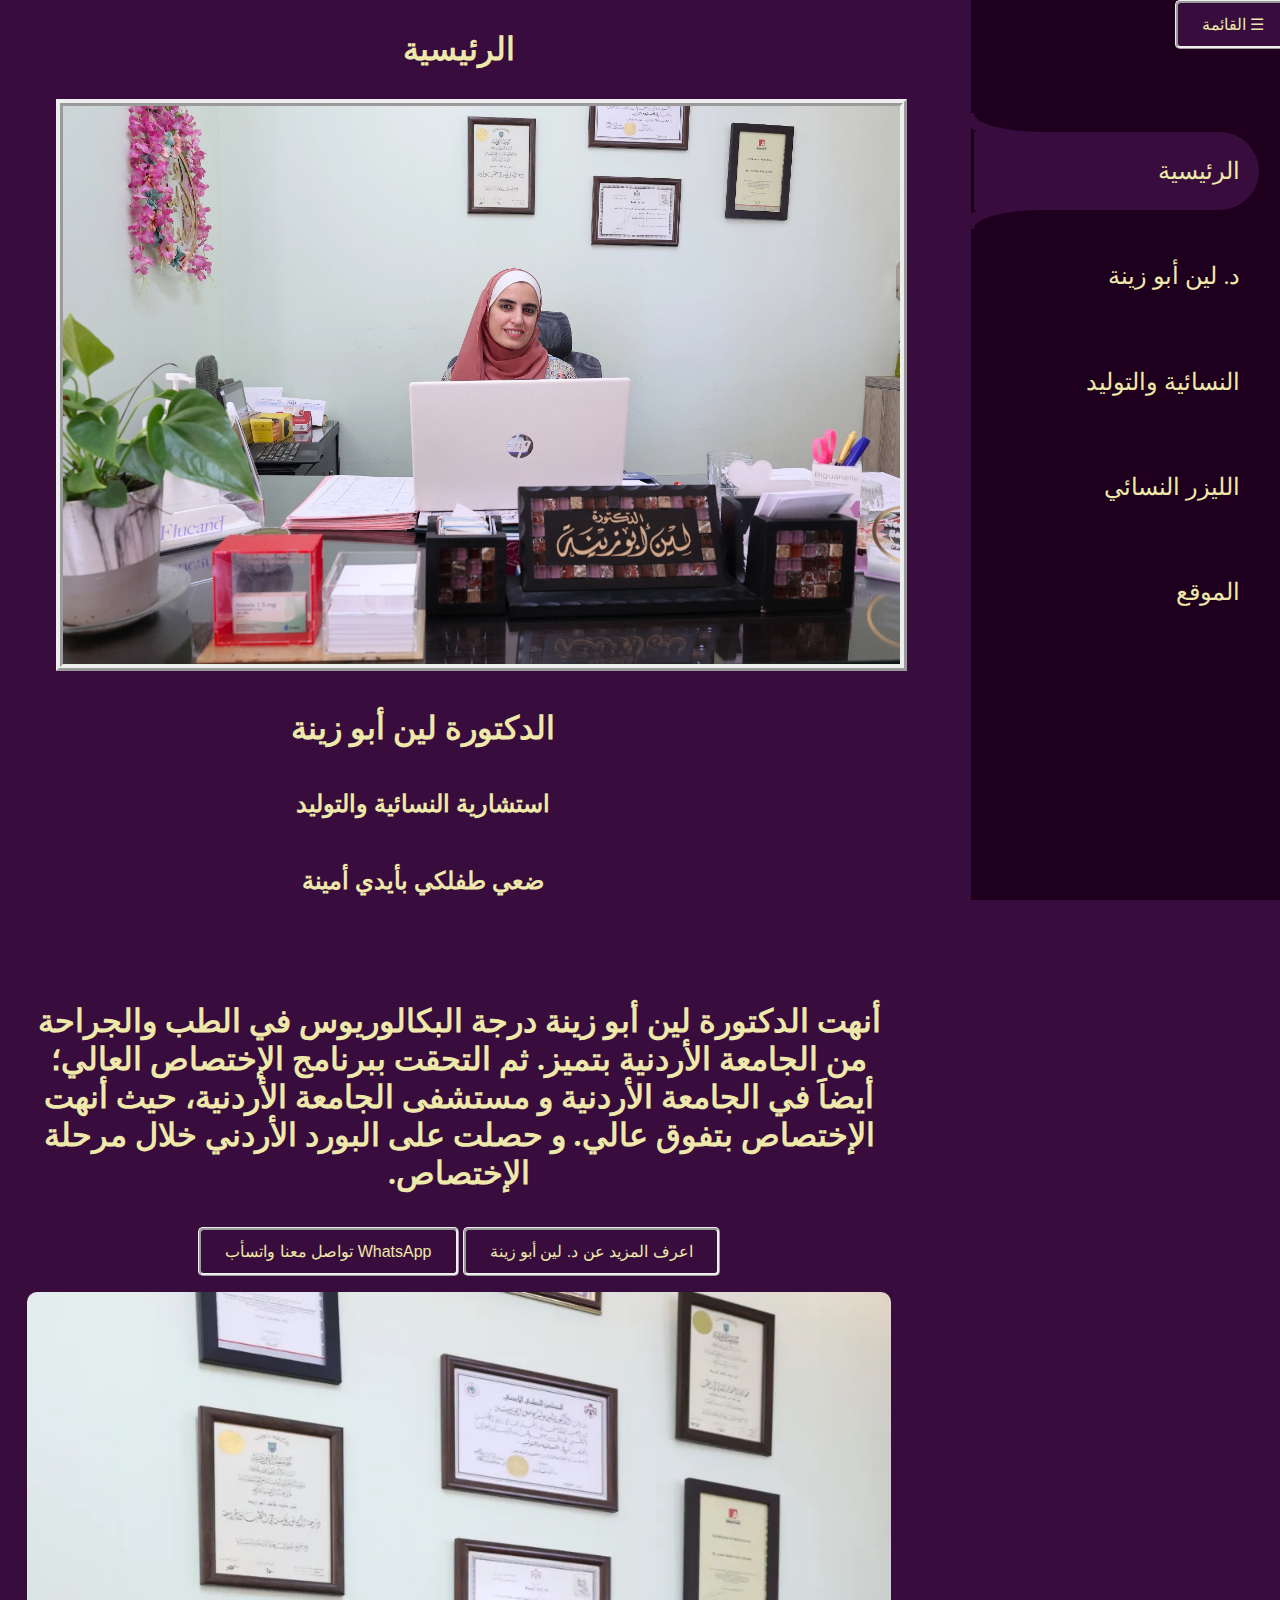
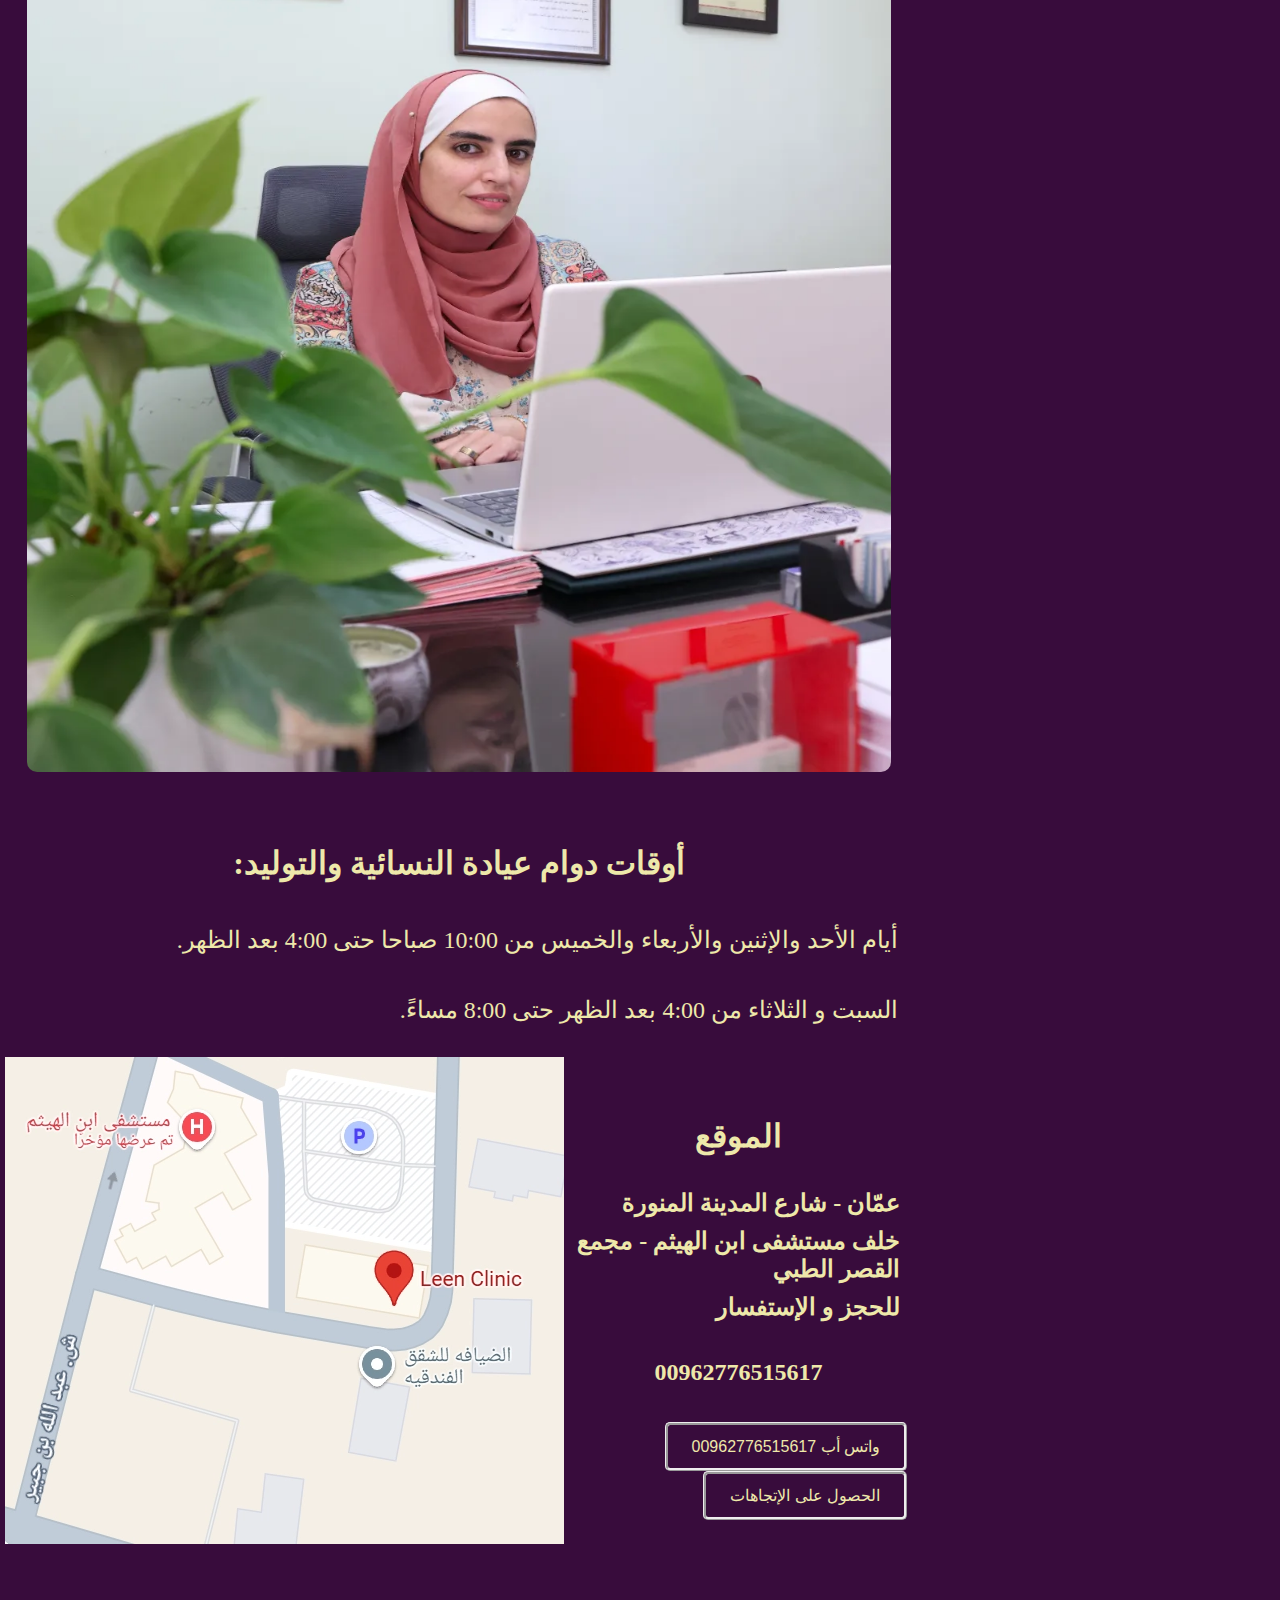
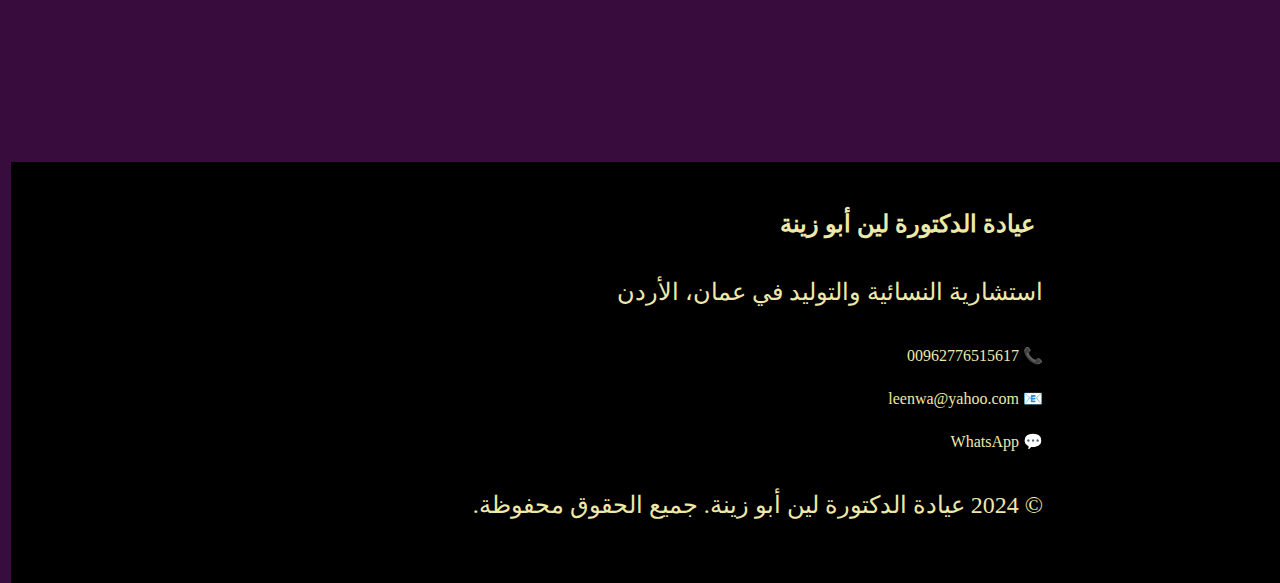
==== index.html @ 41bea3db "Add files via upload" ====
<!DOCTYPE html>
<html dir="rtl" lang="ar-Jo">
<head>
  <meta name="view-transition" content="same-origin"/>
  <meta charset="utf-8">
  <meta http-equiv="X-UA-Compatible" content="IE=edge">
  <meta name="viewport" content="width=device-width, initial-scale=1.0">
  <title> عيادة الدكتورة لين أبو زينة - الرئيسية </title>
  <link rel="icon" type="image/x-icon" href="images/Fav1.ico">

  <!-- Meta Tags for SEO -->
  <meta name="robots" content="index, follow">
  <meta name="description" content="عيادة الدكتورة لين أبو زينة - استشارية النسائية والتوليد في عمان، الأردن.">
  <meta name="keywords" content="  دكتورة لين ابو زينة, نسائية, توليد, عمان, الأردن, ليزر, الليزر العلاجي, الليزر النسائي">

  <!-- Open Graph Meta Tags -->
  <meta property="og:title" content="عيادة الدكتورة لين أبو زينة - الرئيسية" />
  <meta property="og:description" content="استشارية النسائية والتوليد في عمان، الأردن." />
  <meta property="og:image" content="" />
  <meta property="og:url" content="" />
  <meta property="og:type" content="website" />

  <!-- Structured Data Markup -->
  <script type="application/ld+json">
  {
    "@context": "http://schema.org",
    "@type": "MedicalClinic",
    "name": "عيادة الدكتورة لين ابو زينة",
    "description": "استشارية النسائية والتوليد والليزر النسائي",
    "url": "",
    "logo": "",
    "image": "",
    "address": {
      "@type": "PostalAddress",
      "streetAddress": "مجمع القصر الطبي",
      "addressLocality": "عمان",
      "addressCountry": "الأردن"
    },
    "telephone": "",
    "email": "",
    "openingHours": "Sn,Mo,We,Th 10:00-16:00", "Tu,Sa 16:00-20:00"
    "aggregateRating": {
      "@type": "AggregateRating",
      "ratingValue": "4.6",
      "reviewCount": "69"
    }
  }
  </script>
  
  <link rel="stylesheet" href="style.css">
</head>

<body>
  <nav>
    <button class="nav-toggle">☰ القائمة</button>
    <ul class="nav-list">
      <li class="active">
        <a href="index.html" aria-current="page">  
          الرئيسية  
        </a>
      </li>
      <li>
        <a href="about.html">      
          د. لين أبو زينة   
        </a>
      </li>
      <li>
        <a href="ObGynplog.html">   
          النسائية والتوليد   
        </a>
      </li>
      <li>
        <a href="Laser.html">   
          الليزر النسائي  
        </a>
      </li>
      <li>
        <a href="location.html">   الموقع   </a>
      </li>

    </ul>
  </nav>
</body>

<main>
<h1>
  الرئيسية
</h1>

<img class="hero-image" src="images/B1.webp" alt="Dr. Leen Abu Zeineh Obstetric and Gynecology Clinic"> 
  
<div class="hero">
  <h2>
    الدكتورة لين أبو زينة
  </h2>
  <h3>
    استشارية النسائية والتوليد
  </h3>
  <h4>
    ضعي طفلكي بأيدي أمينة
  </h4>
</div>

  <section class="main1">
<div>
<h2>
أنهت الدكتورة لين أبو زينة درجة البكالوريوس في الطب والجراحة من الجامعة الأردنية بتميز.
  ثم التحقت ببرنامج الإختصاص العالي؛ أيضاََ في الجامعة الأردنية و مستشفى الجامعة الأردنية، حيث أنهت الإختصاص بتفوق عالي. و حصلت على البورد الأردني خلال مرحلة الإختصاص.
</h2>
<button onclick="location.href='about.html'" class="about-button">
  اعرف المزيد عن د. لين أبو زينة
</button>
<button onclick="window.open('https://wa.me/962776515617','_blank')"  class="whatsapp-button">
  WhatsApp تواصل معنا واتسأب
</button>
</div>

<div>
<img src="images/A1.webp" alt="  الدكتورة لين أبو زينة - استشارية النسائية و التوليد المتفوقة  ">
  </section>
</div>

<div>
<h2>
  أوقات دوام عيادة النسائية والتوليد:
</h2>
<p>
  أيام الأحد والإثنين والأربعاء والخميس من 10:00 صباحا حتى 4:00 بعد الظهر.
</p>
<p>
  السبت و الثلاثاء من 4:00 بعد الظهر حتى 8:00 مساءً.
</p>
</div>

<section class="main2">
<div class="main2a">
<h2>  الموقع </h2>
<h3>  عمّان - شارع المدينة المنورة </h3>
<h3>   خلف مستشفى ابن الهيثم - مجمع القصر الطبي   </h3>
<h3>   للحجز و الإستفسار   </h3>
<h4>  00962776515617  </h4>
<button onclick="window.open('https://wa.me/962776515617','_blank')">
  واتس أب 00962776515617
</button>
<button onclick="window.open('https://www.google.com/maps/dir//Leen+Clinic,+Al+Juhair+street,+%D8%B9%D9%85%D9%91%D8%A7%D9%86%E2%80%AD/@31.9966592,35.8744695,18z/data=!4m8!4m7!1m0!1m5!1m1!1s0x151ca18df37f04c7:0xb01e06c40f8197ca!2m2!1d35.8738672!2d31.9966371?hl=ar&entry=ttu&g_ep=EgoyMDI0MTExMy4xIKXMDSoASAFQAw%3D%3D','_blank')">
  الحصول على الإتجاهات
</button>
</div>
<div class="main2b">
 <a href="https://www.google.com/maps/place/Leen+Clinic/@31.9966592,35.8744695,18z/data=!4m6!3m5!1s0x151ca18df37f04c7:0xb01e06c40f8197ca!8m2!3d31.9966371!4d35.8738672!16s%2Fg%2F11q4g38w8c?hl=ar&entry=ttu&g_ep=EgoyMDI0MTExMy4xIKXMDSoASAFQAw%3D%3D" target="_blank">
  <img src="images/خارطة موقع عيادة الدكتورة لين صغير.webp" alt="  Dr. Leen Clinic Map location, Consultant Gynecologist  ">
</a>
</div>
</section>

  
</main>

<footer class="site-footer">
  <div class="footer-content">
    <h3>عيادة الدكتورة لين أبو زينة</h3>
    <p>استشارية النسائية والتوليد في عمان، الأردن</p>
    <div class="footer-contact">
      <a href="tel:+962776515617">📞 00962776515617</a>
      <a href="mailto:leenwa@yahoo.com">📧 leenwa@yahoo.com</a>
      <a href="https://wa.me/962776515617" target="_blank">💬 WhatsApp</a>
    </div>
    <p>© 2024 عيادة الدكتورة لين أبو زينة. جميع الحقوق محفوظة.</p>
  </div>
</footer>

<script src="nav.js"></script>
</html>
---- style.css ----
:root {
  --body-bg: rgb(56, 12, 60);
  --nav-bg: rgb(30, 0, 30);
}

* {
  box-sizing: border-box;
}

body{ 
  min-height: 100vh;
  margin: 0;
  background: var(--body-bg);
  color: palegoldenrod;
  display: grid;
  grid-template-columns: 25% 1fr;
  gap: 5%;
}


nav{
  position: sticky;
  top: 0;
  max-height: 100svh;
  background-color:var(--nav-bg);
}

.nav-list {
  margin: 0;
  padding: 0;
  list-style: none;

  display: grid;
  gap: 5%;
  padding-block: 25%;
}

.nav-list li {
  padding: 7% 5%;
  margin-inline-start: 10%;
  border-radius: 0 100vw 100vw 0;
}

.nav-list li.active {
  view-transition-name: activeNavTab;
  background-color: var(--body-bg);
  position: relative;
}

::view-transition-group(activeNavTab){
  animation-duration: 0.5s;
}

.nav-list li.active::before, .nav-list li.active::after {
  --border-radius: 25%;
content: '';
position: absolute;
width: var(--border-radius);
height: var(--border-radius);
left: 0;
background-color: var(--nav-bg);

}

.nav-list li.active::after {
top: calc(var(--border-radius) * -1);
border-radius: 0 0 0 100%;
box-shadow: -5px 5px 0 5px var(--body-bg);

}

.nav-list li.active::before {
  bottom: calc(var(--border-radius) * -1);
  border-radius: 100% 0 0 0 ;
  box-shadow: -5px -5px 0 5px var(--body-bg);
  }

.nav-list a {
  color: palegoldenrod;
  display: block;
  text-decoration: none;
}


h1, h2 {
  text-align: center;
  padding: 1%;
  font-size:xx-large;
}

h3, h4 {
  text-align: center;
  padding: 1%;
  font-size: x-large;
}

p, a, li, ul, ol {
  text-align: start;
  padding: 1%;
  font-size: x-large;
}



h1::selection, h2::selection, h3::selection, h4::selection, p::selection, a::selection, li::selection {
  color: rgb(50, 17, 50);
  background-color: palegoldenrod;
}

main {
  flex: 1; /* Allow the main content to expand and push the footer to the bottom */
}

.hero {
  padding-right:8%;
  height: fit-content;
}

.hero h3{
  text-align: center;
}

.hero-image {
  width: 95%;
  border-style:ridge;
  border-width: 7px;
}

.main1{
  display: flex;
  flex-direction: column;
  align-items: center; /* Horizontally center content */
  text-align: center; /* Align text in the center */
  gap: 1rem; /* Add space between elements */
  padding: 2rem 1rem; /* Add padding for spacing */
}


/* Ensure Images and Content Adjust Well */
.main1 img {
  max-width: 100%;
  height: auto;
  border-radius: 10px;
}

button {
  display: inline-block;
  background-color: var(--body-bg); /* Use your site's variable for nav background */
  color: palegoldenrod;
  font-size: 1rem;
  padding: 0.75rem 1.5rem;
  border: none;
  border-radius: 5px;
  cursor: pointer;
  text-align: center;
  text-decoration: none;
  transition: background-color 0.3s ease, color 0.3s ease;
  border-style: ridge;
}

button:hover {
  background-color: palegoldenrod; /* Swap colors on hover */
  color: var(--nav-bg);
}

button:active {
  transform: scale(0.95); /* Slight press effect */
}

.main2 {
  display: flex;
  justify-content: space-between;
  align-items: center;
}

.references a {
  font-size: xx-small;
  color: palegoldenrod;
}

.references li {
  font-size: xx-small;
  margin: 0;
  padding: 0;
}

/* Footer Styling */
.site-footer {
  grid-column: 1 / -1; /* Ensure the footer spans the entire width of the grid */
  background-color: black; /* Footer background color */
  color: palegoldenrod; /* Footer text color */
  text-align: center;
  padding: 2rem 1rem; /* Space around footer content */
  margin-top: 2rem; /* Add space between the footer and content above */
  width: 100%; /* Full width */
  box-sizing: border-box; /* Include padding and border in width calculation */
  position: relative; /* Ensure it stays in the normal document flow */
}

/* Footer Content Styling */
.footer-content {
  max-width: 800px; /* Limit width for better readability on larger screens */
  margin: 0 auto; /* Center the footer content */
}

/* Footer Contact Links */
.footer-contact {
  display: flex;
  flex-direction: column; /* Stack links vertically */
  gap: 0.5rem; /* Add space between links */
  margin: 1rem 0;
}

.footer-contact a {
  color: palegoldenrod;
  text-decoration: none;
  font-size: 1rem;
  transition: color 0.3s ease;
}

.footer-contact a:hover {
  color: #fff; /* Change color on hover */
}

/* ِAbout Page */

.drleen h2 {
width: 90%;
margin-right: 5%;
border-style: ridge;
}

.background-image {
  background-image: url(images/Dr.Leen.Clinic\ Original.webp);
  background-repeat: no-repeat;
  background-position: center;
  background-attachment: fixed;
  background-size: cover;
  min-height: 450px;
  }

  .background-image h1 {
    color: var(--body-bg);
  }

  /* ِObGynPlog Page */
  .ObGyn {
    margin: 1%;
    padding: 1%;
    text-align: start;
  }

  .ObGyn ol, li, h3 {
    font-size: x-large;
    text-align: start;
    padding: 1%;
    margin: 1%;
  }
  
  .big-map {
    width: 95%;
  }
  .big-map img {
    width: 95%;
  }



/* Dropdown Menu for Small Screens */
@media (max-width: 768px) {
  body {
    display: block; /* Stack layout on small screens */
    margin: 0;
  }

  nav {
    width: 100%; /* Full width for toggle button */
    max-height: none; /* Adjust height to fit content */
  }

  .nav-toggle {
    display: block; /* Show the toggle button */
    background-color: var(--nav-bg);
    color: palegoldenrod;
    padding: 1rem;
    text-align: center;
    cursor: pointer;
    border: none;
    font-size: 1.2rem;
    width: 100%;
  }

  .nav-list {
    display: none; /* Hide the nav list by default */
    position: absolute;
    top: 100%; /* Below the toggle button */
    left: 0;
    width: 100%; /* Full width */
    background-color: var(--nav-bg);
    list-style: none;
    margin: 0;
    padding: 0;
    z-index: 1000;
  }

  .nav-list.show {
    display: flex; /* Show nav as a dropdown */
    flex-direction: column;
    align-items: center;
    padding: 1rem 0;
  }

  .nav-list li {
    width: 100%; /* Full width for dropdown items */
    text-align: center;
    padding: 1rem;
    border-radius: 0; /* No rounded corners */
  }

  .nav-list a {
    color: palegoldenrod;
    text-decoration: none;
    width: 100%;
    display: block;
  }


  .hero-image {
    width: 100%;
  }

  h1, h2 {
    font-size: larger;
  }
  
  h3, h4 {
    font-size: large;
  }

  p, li {
    font-size: medium;
  }

   .main1 {
    padding: 1rem;
  }
  button {
    font-size: 0.9rem;
    padding: 0.5rem 1rem;
  }

  .main2 {
    flex-direction: column;
    align-items: center;
  }

  .footer-contact {
    flex-direction: row; /* Arrange links horizontally on larger screens */
    justify-content: center; /* Center links horizontally */
    gap: 2rem; /* Add more space between links */
  }
}
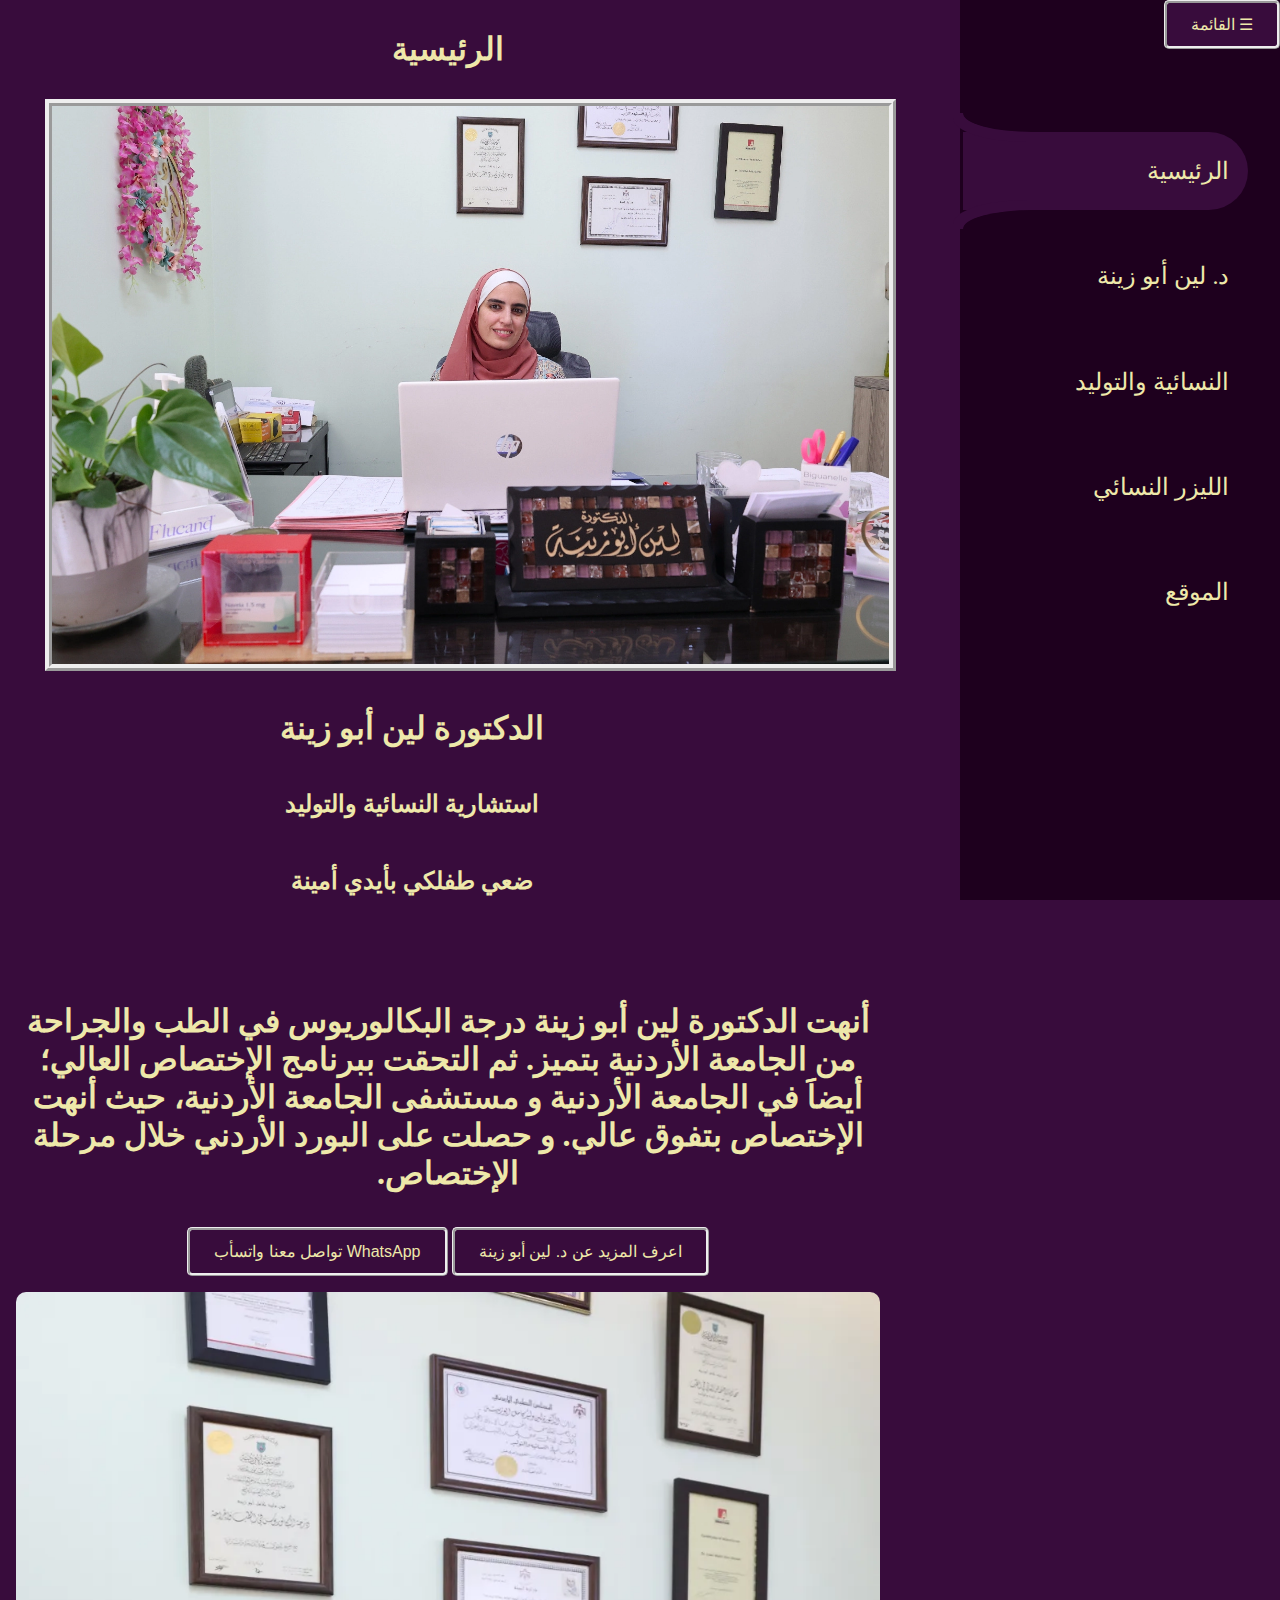
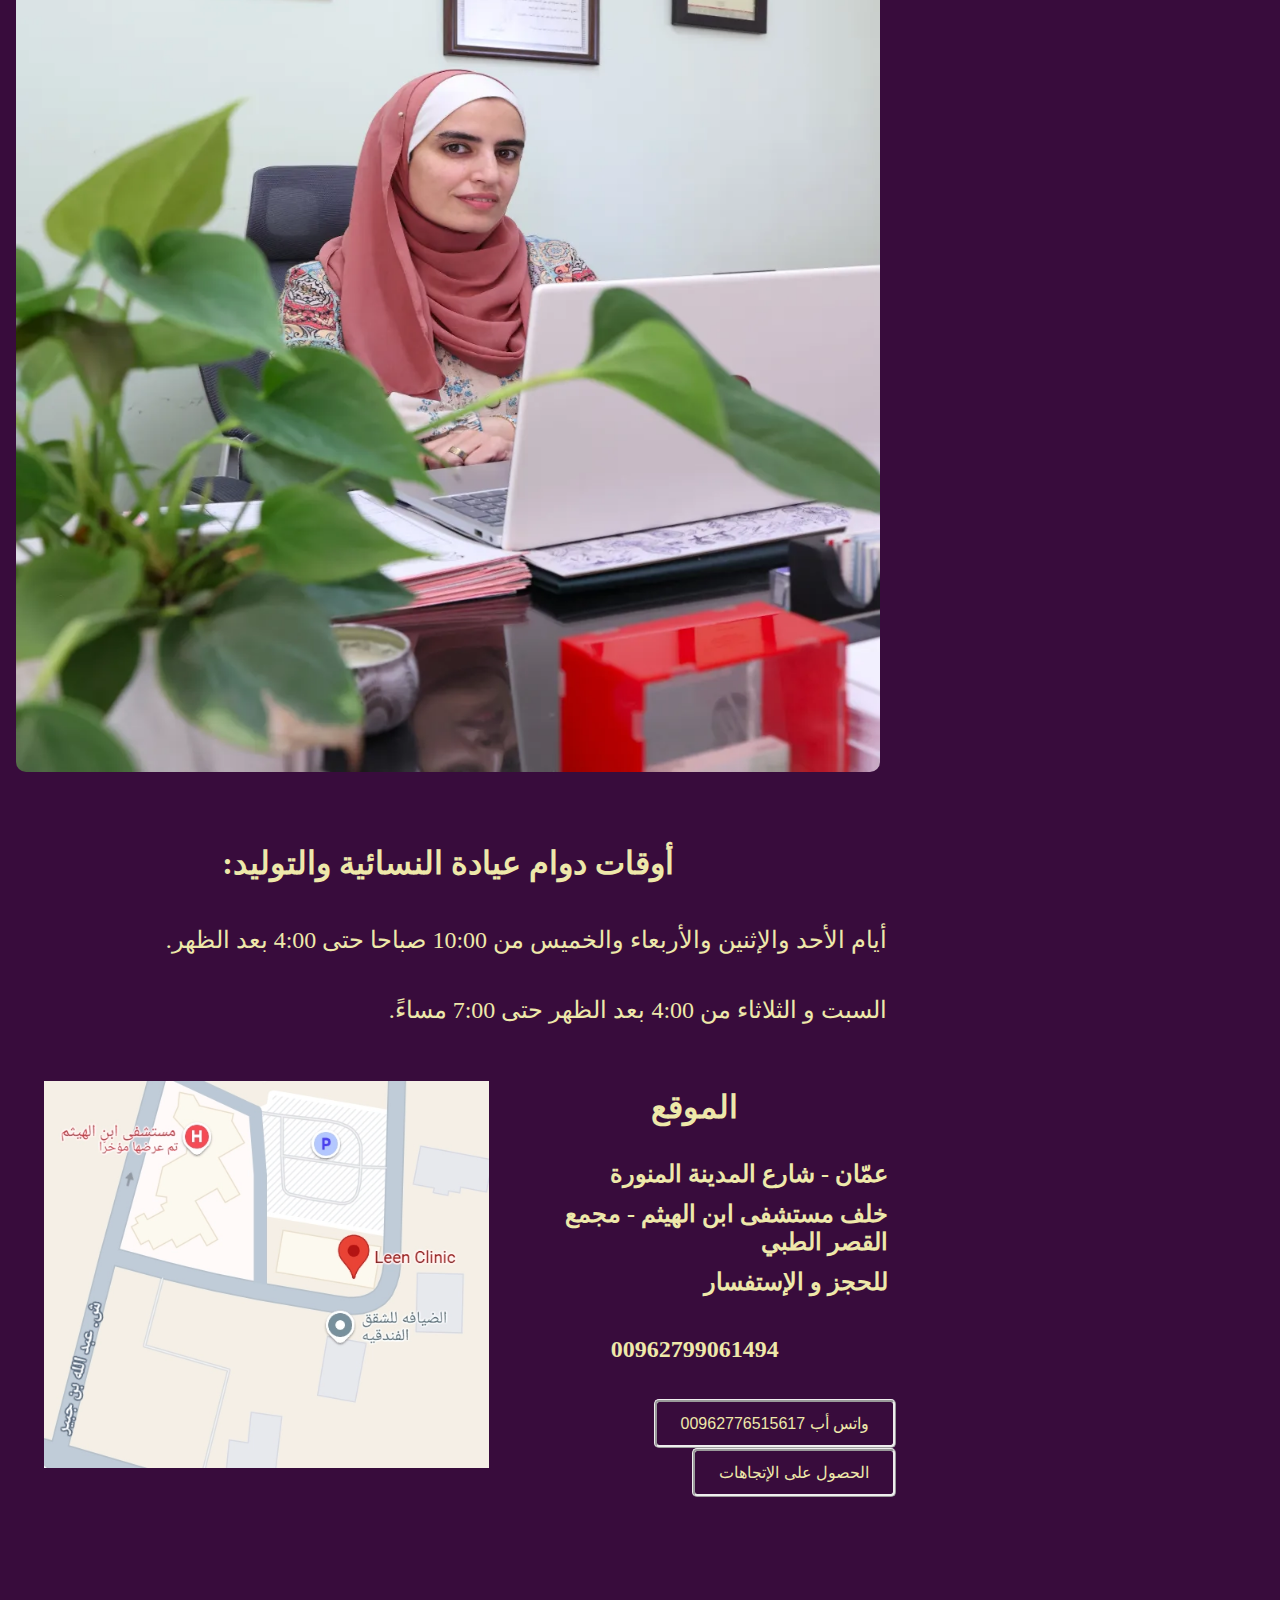
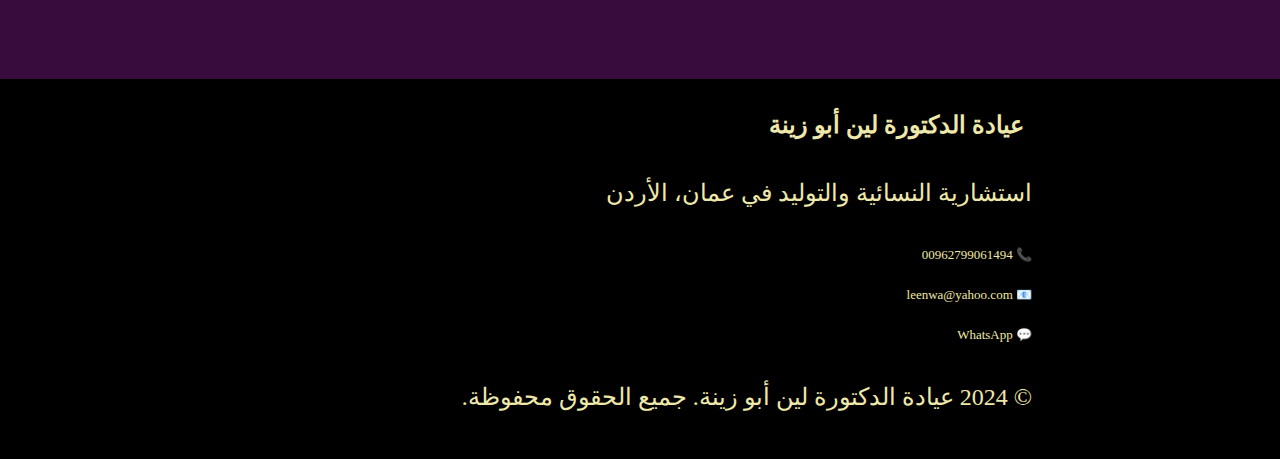
==== commit 779bae14: "phone number" ====
--- a/index.html
+++ b/index.html
@@ -24,10 +24,10 @@
   <script type="application/ld+json">
   {
     "@context": "http://schema.org",
-    "@type": "MedicalClinic",
+    "@type": "ObstetricandGynecologyClinic",
     "name": "عيادة الدكتورة لين ابو زينة",
     "description": "استشارية النسائية والتوليد والليزر النسائي",
-    "url": "",
+    "url": "https://drleenclinic.com/",
     "logo": "",
     "image": "",
     "address": {
@@ -36,13 +36,13 @@
       "addressLocality": "عمان",
       "addressCountry": "الأردن"
     },
-    "telephone": "",
-    "email": "",
-    "openingHours": "Sn,Mo,We,Th 10:00-16:00", "Tu,Sa 16:00-20:00"
+    "telephone": "00962799061494",
+    "email": "leenwa@yahoo.com",
+    "openingHours": "Sn,Mo,We,Th 10:00-16:00", "Tu,Sa 16:00-19:00"
     "aggregateRating": {
       "@type": "AggregateRating",
       "ratingValue": "4.6",
-      "reviewCount": "69"
+      "reviewCount": "70"
     }
   }
   </script>
@@ -128,7 +128,7 @@
   أيام الأحد والإثنين والأربعاء والخميس من 10:00 صباحا حتى 4:00 بعد الظهر.
 </p>
 <p>
-  السبت و الثلاثاء من 4:00 بعد الظهر حتى 8:00 مساءً.
+  السبت و الثلاثاء من 4:00 بعد الظهر حتى 7:00 مساءً.
 </p>
 </div>
 
@@ -138,7 +138,7 @@
 <h3>  عمّان - شارع المدينة المنورة </h3>
 <h3>   خلف مستشفى ابن الهيثم - مجمع القصر الطبي   </h3>
 <h3>   للحجز و الإستفسار   </h3>
-<h4>  00962776515617  </h4>
+<h4>  00962799061494  </h4>
 <button onclick="window.open('https://wa.me/962776515617','_blank')">
   واتس أب 00962776515617
 </button>
@@ -161,9 +161,9 @@
     <h3>عيادة الدكتورة لين أبو زينة</h3>
     <p>استشارية النسائية والتوليد في عمان، الأردن</p>
     <div class="footer-contact">
-      <a href="tel:+962776515617">📞 00962776515617</a>
+      <a href="tel:+962799061494">📞 00962799061494</a>
       <a href="mailto:leenwa@yahoo.com">📧 leenwa@yahoo.com</a>
-      <a href="https://wa.me/962776515617" target="_blank">💬 WhatsApp</a>
+      <a href="https://wa.me/962799061494" target="_blank">💬 WhatsApp</a>
     </div>
     <p>© 2024 عيادة الدكتورة لين أبو زينة. جميع الحقوق محفوظة.</p>
   </div>
--- a/style.css
+++ b/style.css
@@ -135,7 +135,6 @@
   padding: 2rem 1rem; /* Add padding for spacing */
 }
 
-
 /* Ensure Images and Content Adjust Well */
 .main1 img {
   max-width: 100%;
@@ -143,6 +142,17 @@
   border-radius: 10px;
 }
 
+.main2 {
+  display: flex;
+  justify-content: space-between;
+  align-items: center;
+}
+
+
+.main2b img {
+  width: 90%;
+}
+
 button {
   display: inline-block;
   background-color: var(--body-bg); /* Use your site's variable for nav background */
@@ -167,11 +177,7 @@
   transform: scale(0.95); /* Slight press effect */
 }
 
-.main2 {
-  display: flex;
-  justify-content: space-between;
-  align-items: center;
-}
+
 
 .references a {
   font-size: xx-small;
@@ -190,8 +196,8 @@
   background-color: black; /* Footer background color */
   color: palegoldenrod; /* Footer text color */
   text-align: center;
-  padding: 2rem 1rem; /* Space around footer content */
-  margin-top: 2rem; /* Add space between the footer and content above */
+  padding: 1rem 0.5rem; /* Space around footer content */
+  margin-top: 0.5rem; /* Add space between the footer and content above */
   width: 100%; /* Full width */
   box-sizing: border-box; /* Include padding and border in width calculation */
   position: relative; /* Ensure it stays in the normal document flow */
@@ -208,13 +214,13 @@
   display: flex;
   flex-direction: column; /* Stack links vertically */
   gap: 0.5rem; /* Add space between links */
-  margin: 1rem 0;
+  margin: 0.5rem 0;
 }
 
 .footer-contact a {
   color: palegoldenrod;
   text-decoration: none;
-  font-size: 1rem;
+  font-size:small;
   transition: color 0.3s ease;
 }
 
@@ -352,16 +358,25 @@
   .main2 {
     flex-direction: column;
     align-items: center;
+    width: 90%;
+  }
+
+  .main2 img {
+   margin-right: 5%;
   }
 
   .footer-contact {
     flex-direction: row; /* Arrange links horizontally on larger screens */
     justify-content: center; /* Center links horizontally */
-    gap: 2rem; /* Add more space between links */
-  }
-}
-
-
-
-
-
+    gap: 0.5rem; /* Add more space between links */
+  }
+
+  .footer-content {
+    width: 80%;
+  }
+}
+
+
+
+
+
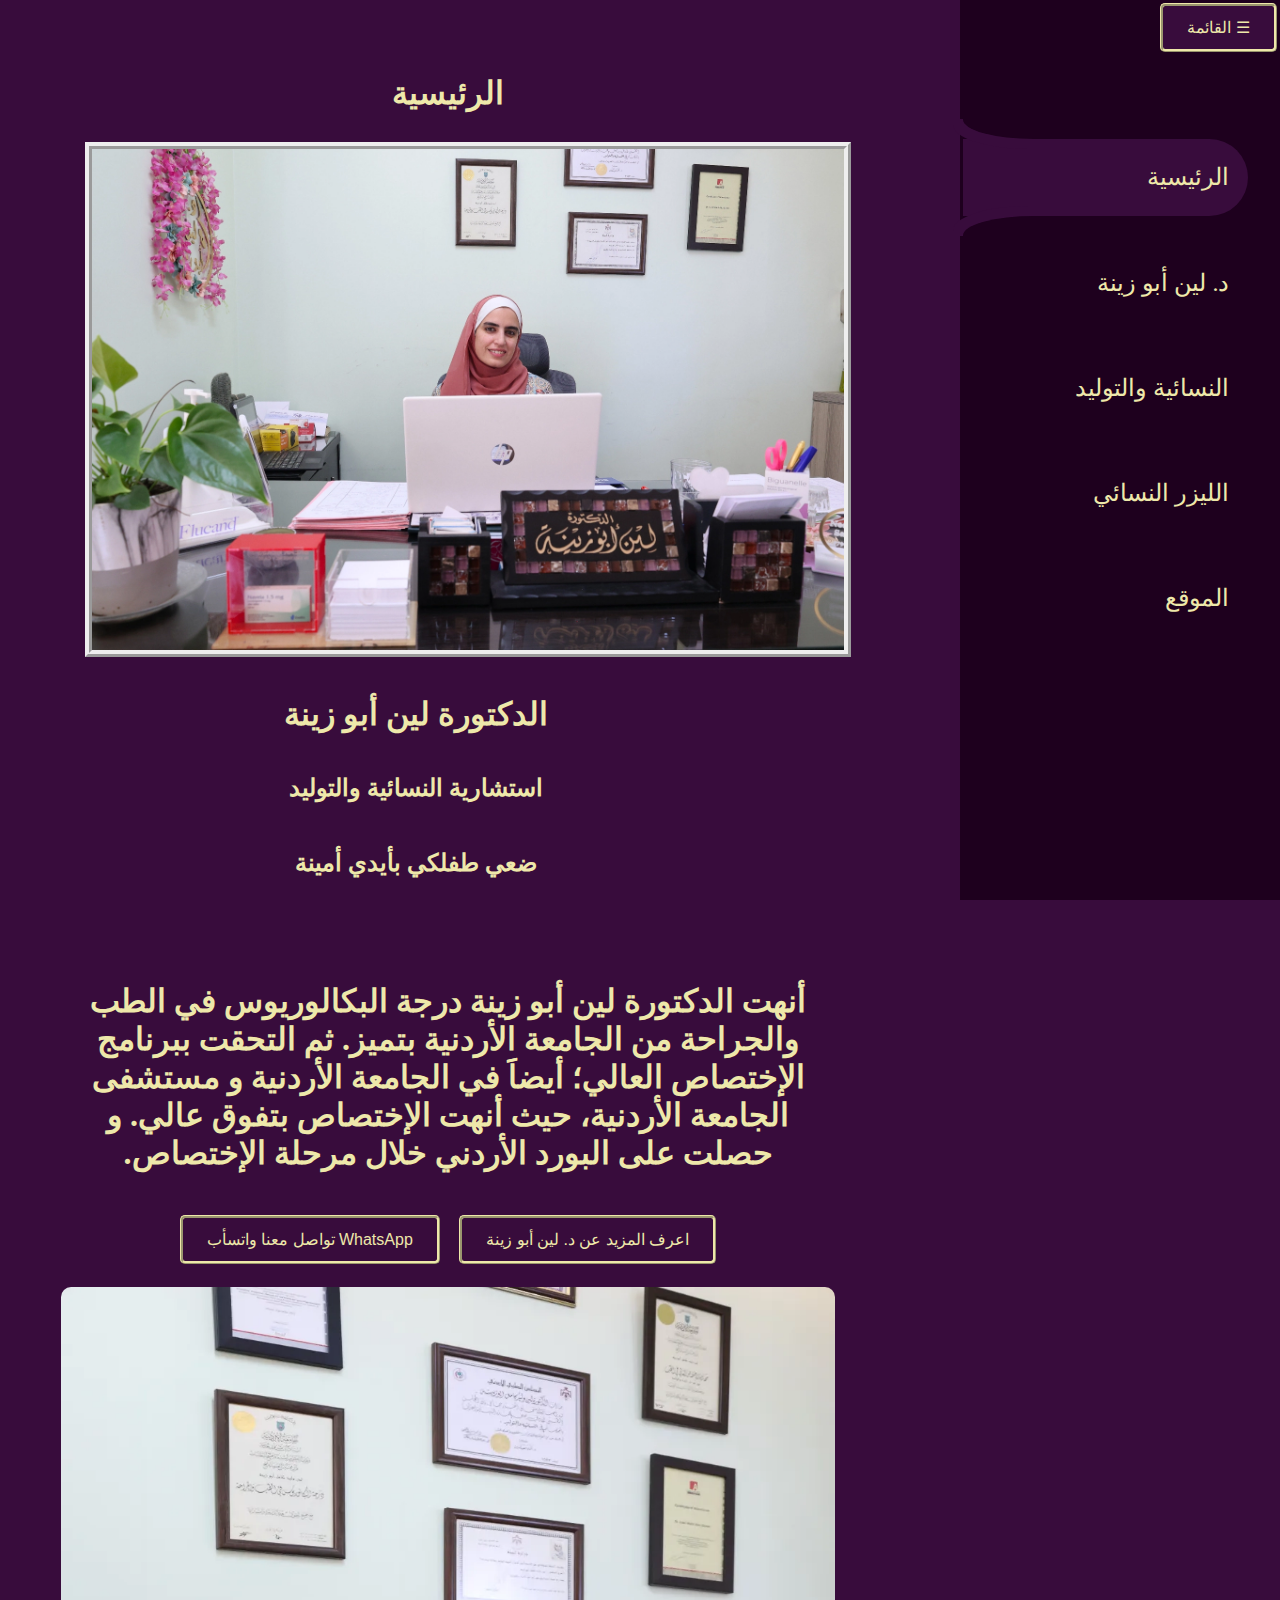
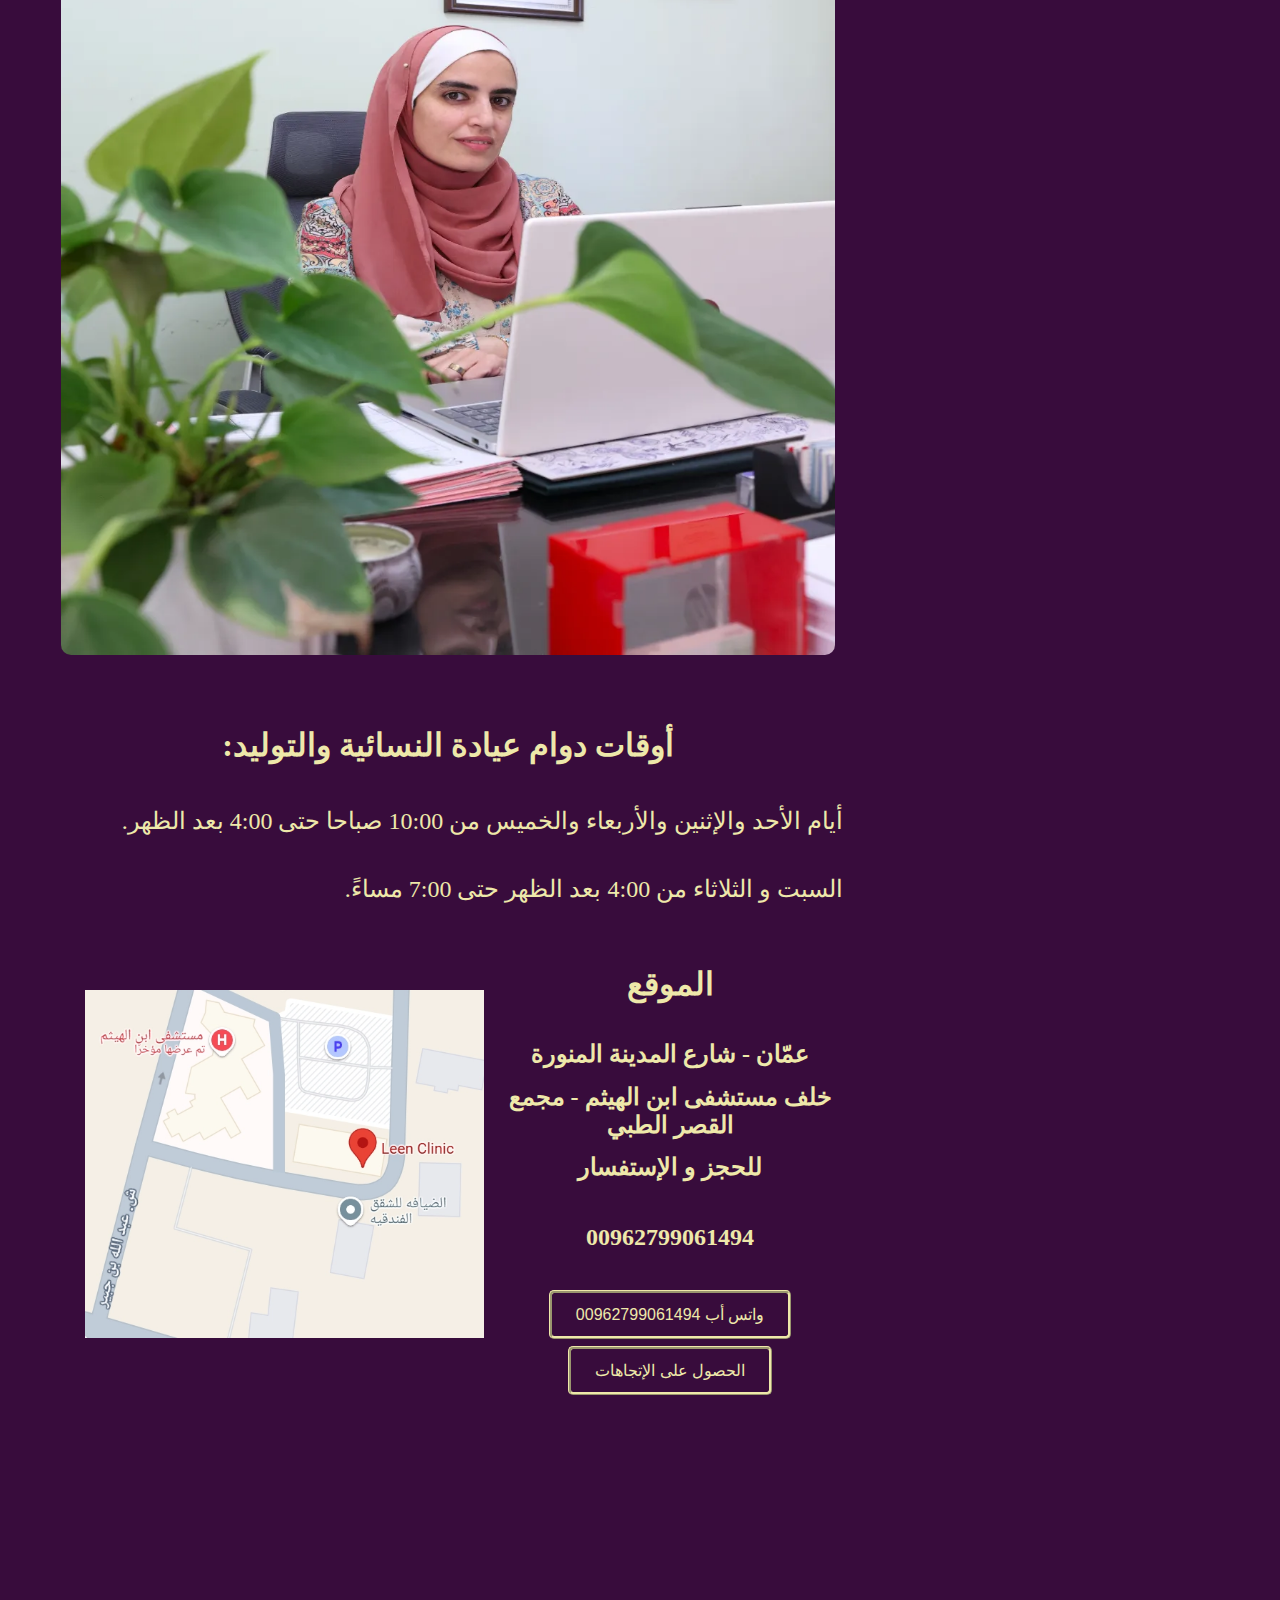
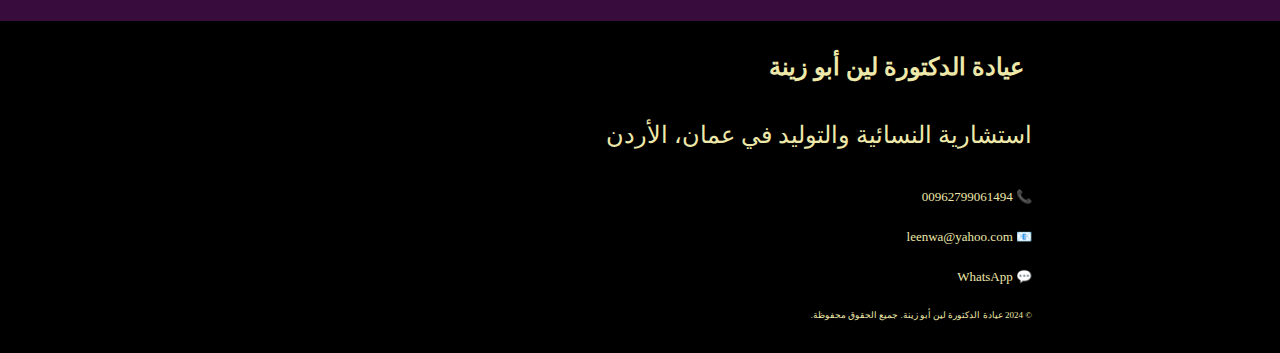
==== commit 1a1047db: "design mainly" ====
--- a/index.html
+++ b/index.html
@@ -110,7 +110,7 @@
 <button onclick="location.href='about.html'" class="about-button">
   اعرف المزيد عن د. لين أبو زينة
 </button>
-<button onclick="window.open('https://wa.me/962776515617','_blank')"  class="whatsapp-button">
+<button onclick="window.open('https://wa.me/962799061494','_blank')"  class="whatsapp-button">
   WhatsApp تواصل معنا واتسأب
 </button>
 </div>
@@ -139,8 +139,8 @@
 <h3>   خلف مستشفى ابن الهيثم - مجمع القصر الطبي   </h3>
 <h3>   للحجز و الإستفسار   </h3>
 <h4>  00962799061494  </h4>
-<button onclick="window.open('https://wa.me/962776515617','_blank')">
-  واتس أب 00962776515617
+<button onclick="window.open('https://wa.me/962799061494','_blank')">
+  واتس أب 00962799061494
 </button>
 <button onclick="window.open('https://www.google.com/maps/dir//Leen+Clinic,+Al+Juhair+street,+%D8%B9%D9%85%D9%91%D8%A7%D9%86%E2%80%AD/@31.9966592,35.8744695,18z/data=!4m8!4m7!1m0!1m5!1m1!1s0x151ca18df37f04c7:0xb01e06c40f8197ca!2m2!1d35.8738672!2d31.9966371?hl=ar&entry=ttu&g_ep=EgoyMDI0MTExMy4xIKXMDSoASAFQAw%3D%3D','_blank')">
   الحصول على الإتجاهات
@@ -165,7 +165,7 @@
       <a href="mailto:leenwa@yahoo.com">📧 leenwa@yahoo.com</a>
       <a href="https://wa.me/962799061494" target="_blank">💬 WhatsApp</a>
     </div>
-    <p>© 2024 عيادة الدكتورة لين أبو زينة. جميع الحقوق محفوظة.</p>
+    <p class="copyright">© 2024 عيادة الدكتورة لين أبو زينة. جميع الحقوق محفوظة.</p>
   </div>
 </footer>
 
--- a/style.css
+++ b/style.css
@@ -109,6 +109,8 @@
 
 main {
   flex: 1; /* Allow the main content to expand and push the footer to the bottom */
+  margin: 3%;
+  padding: 2%;
 }
 
 .hero {
@@ -148,6 +150,16 @@
   align-items: center;
 }
 
+.main2a {
+  display: flex;
+  flex-direction: column;
+  align-items: center;
+}
+
+.main2a h3{
+text-align: center;
+}
+
 
 .main2b img {
   width: 90%;
@@ -159,13 +171,15 @@
   color: palegoldenrod;
   font-size: 1rem;
   padding: 0.75rem 1.5rem;
-  border: none;
+  margin: 1%;
+  border: palegoldenrod;
   border-radius: 5px;
+  border-style: ridge;
   cursor: pointer;
   text-align: center;
   text-decoration: none;
   transition: background-color 0.3s ease, color 0.3s ease;
-  border-style: ridge;
+
 }
 
 button:hover {
@@ -228,6 +242,12 @@
   color: #fff; /* Change color on hover */
 }
 
+.copyright {
+  font-size: xx-small;
+}
+
+
+
 /* ِAbout Page */
 
 .drleen h2 {
@@ -268,7 +288,15 @@
   }
   .big-map img {
     width: 95%;
-  }
+    margin-right: 3%;
+  }
+
+
+ /* ِlocation Page */
+.buttons {
+  display: flex;
+  justify-content: center;
+}
 
 
 
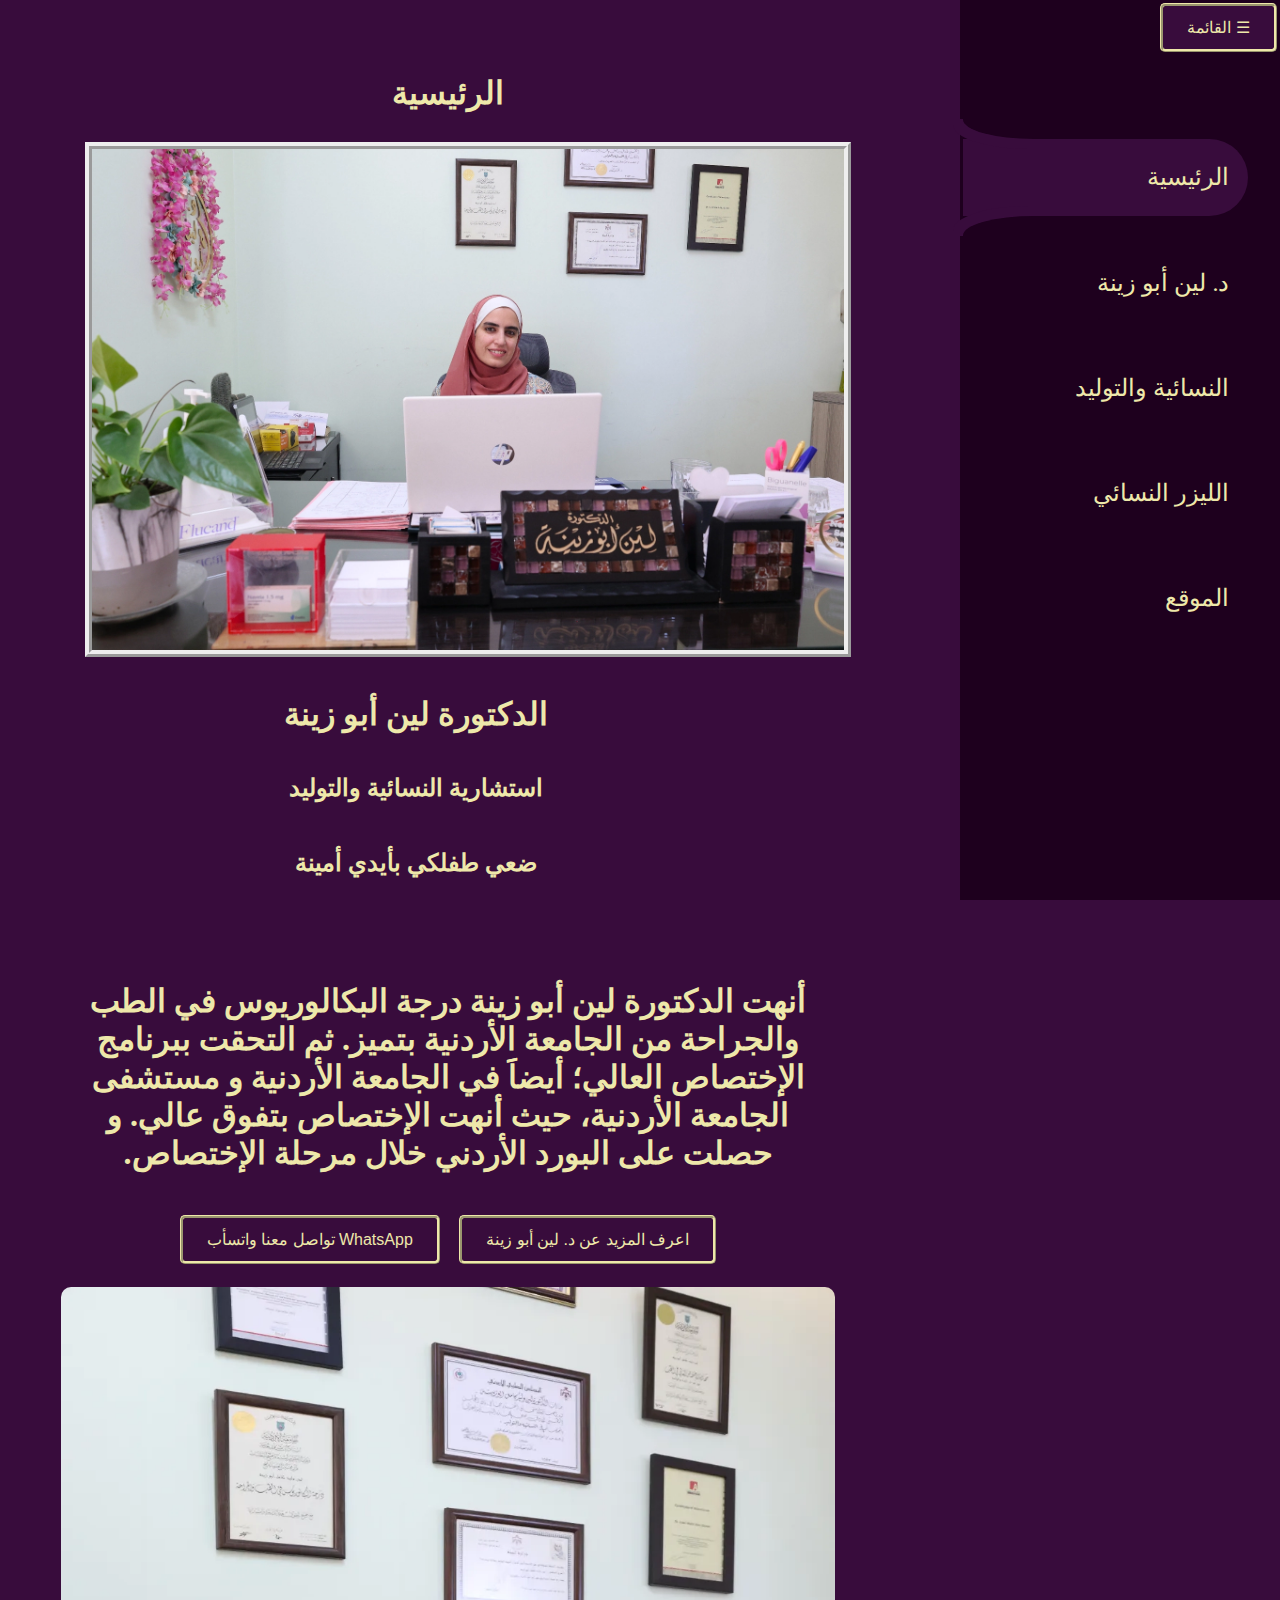
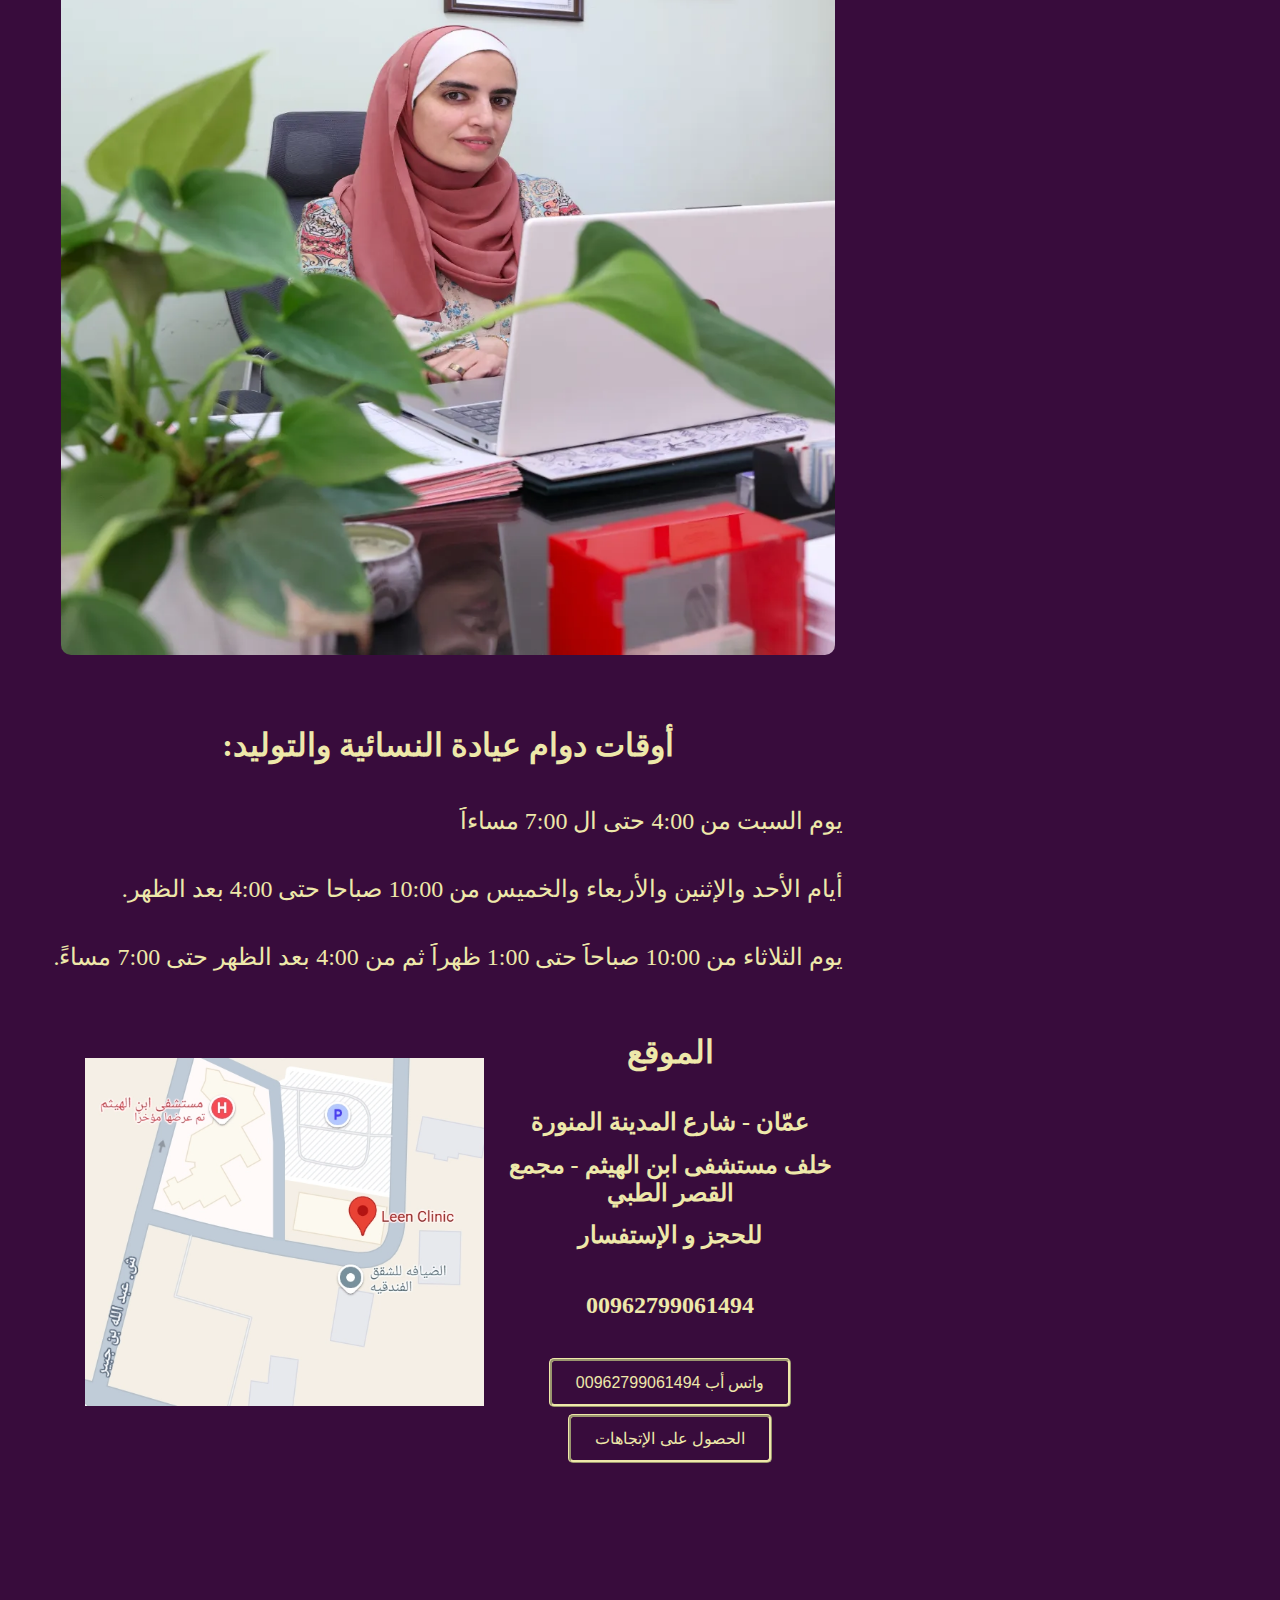
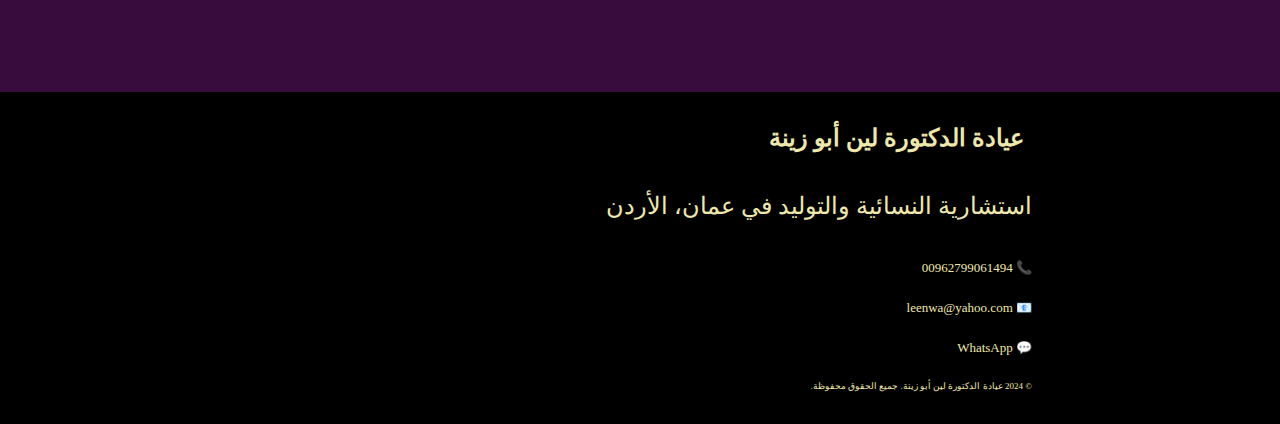
==== commit 2727a691: "working hours" ====
--- a/index.html
+++ b/index.html
@@ -38,7 +38,7 @@
     },
     "telephone": "00962799061494",
     "email": "leenwa@yahoo.com",
-    "openingHours": "Sn,Mo,We,Th 10:00-16:00", "Tu,Sa 16:00-19:00"
+    "openingHours": "Sa 16:00-19:00" "Sn,Mo,We,Th 10:00-16:00", "Tu 10:00-13:00 & 16:00-19:00"
     "aggregateRating": {
       "@type": "AggregateRating",
       "ratingValue": "4.6",
@@ -125,10 +125,13 @@
   أوقات دوام عيادة النسائية والتوليد:
 </h2>
 <p>
+  يوم السبت من 4:00 حتى ال 7:00 مساءاََ
+</p>
+<p>
   أيام الأحد والإثنين والأربعاء والخميس من 10:00 صباحا حتى 4:00 بعد الظهر.
 </p>
 <p>
-  السبت و الثلاثاء من 4:00 بعد الظهر حتى 7:00 مساءً.
+  يوم الثلاثاء من 10:00 صباحاََ حتى 1:00 ظهراََ ثم من 4:00 بعد الظهر حتى 7:00 مساءً.
 </p>
 </div>
 
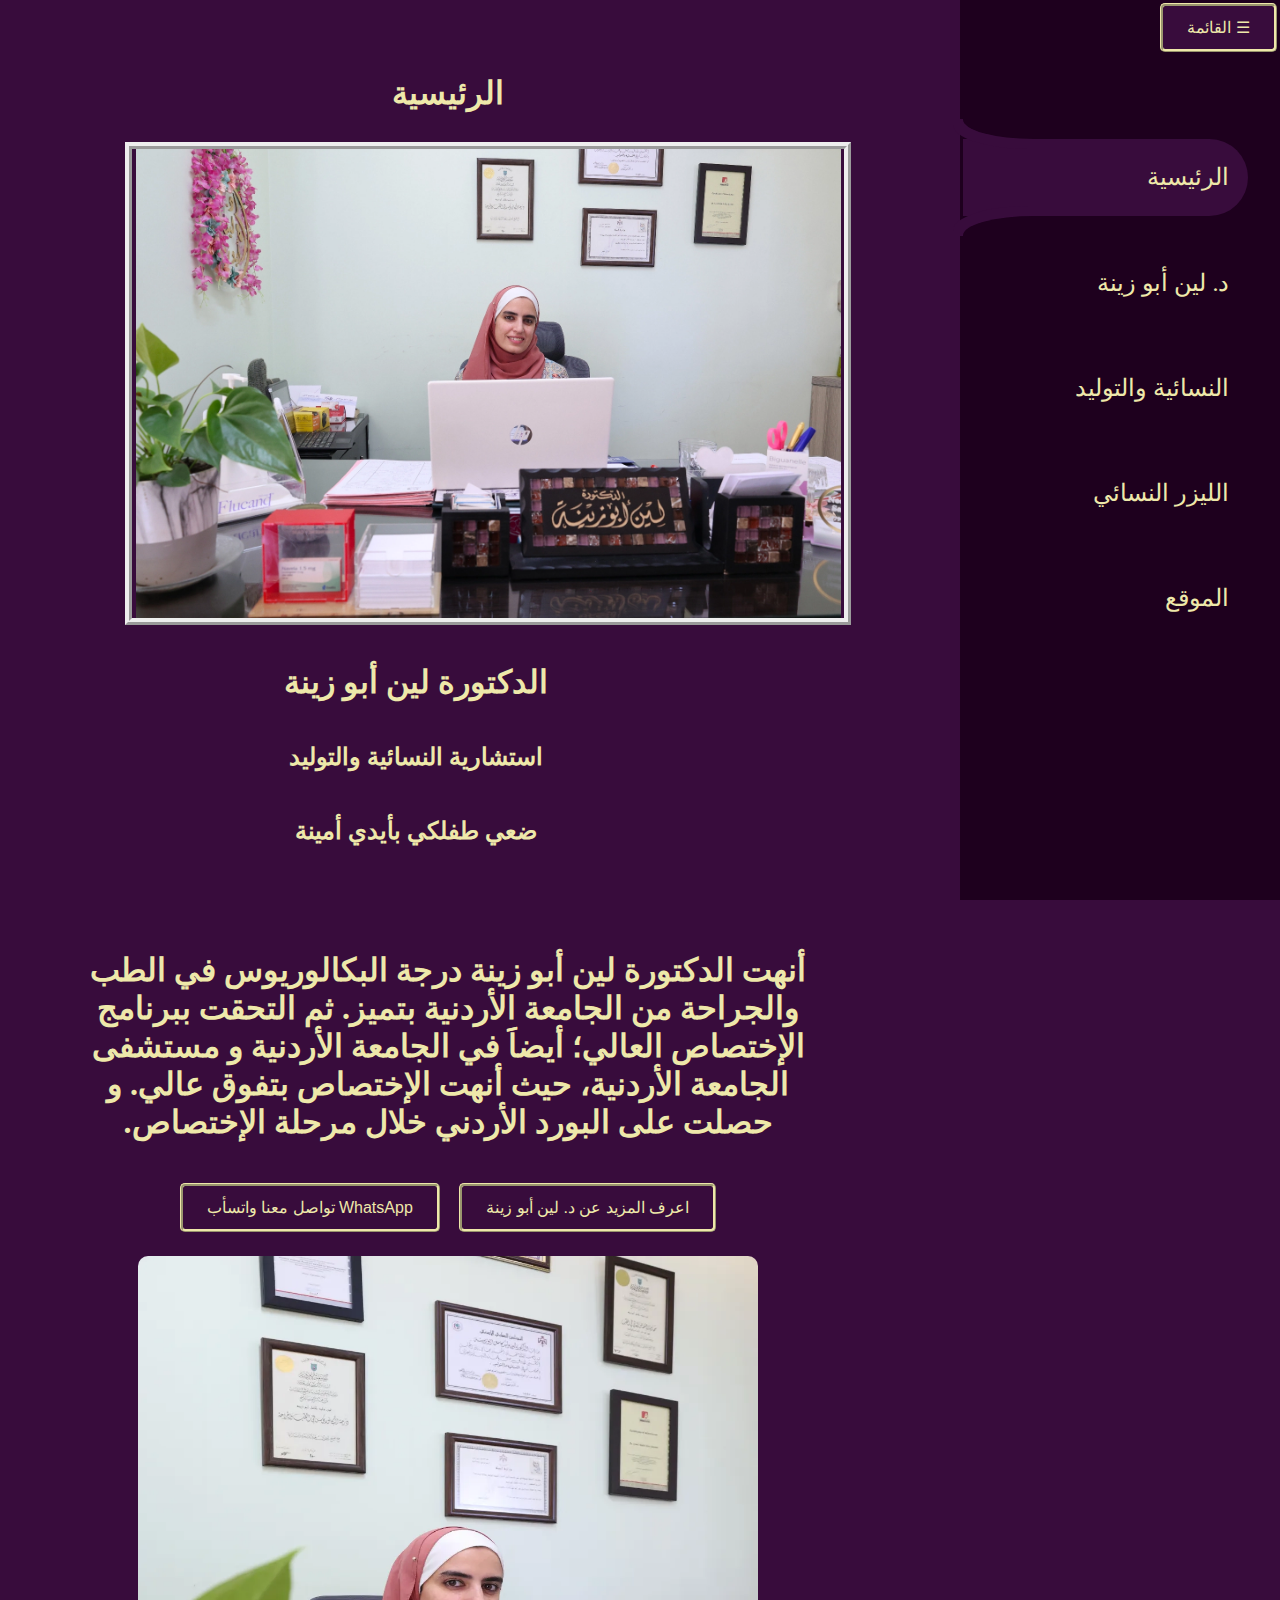
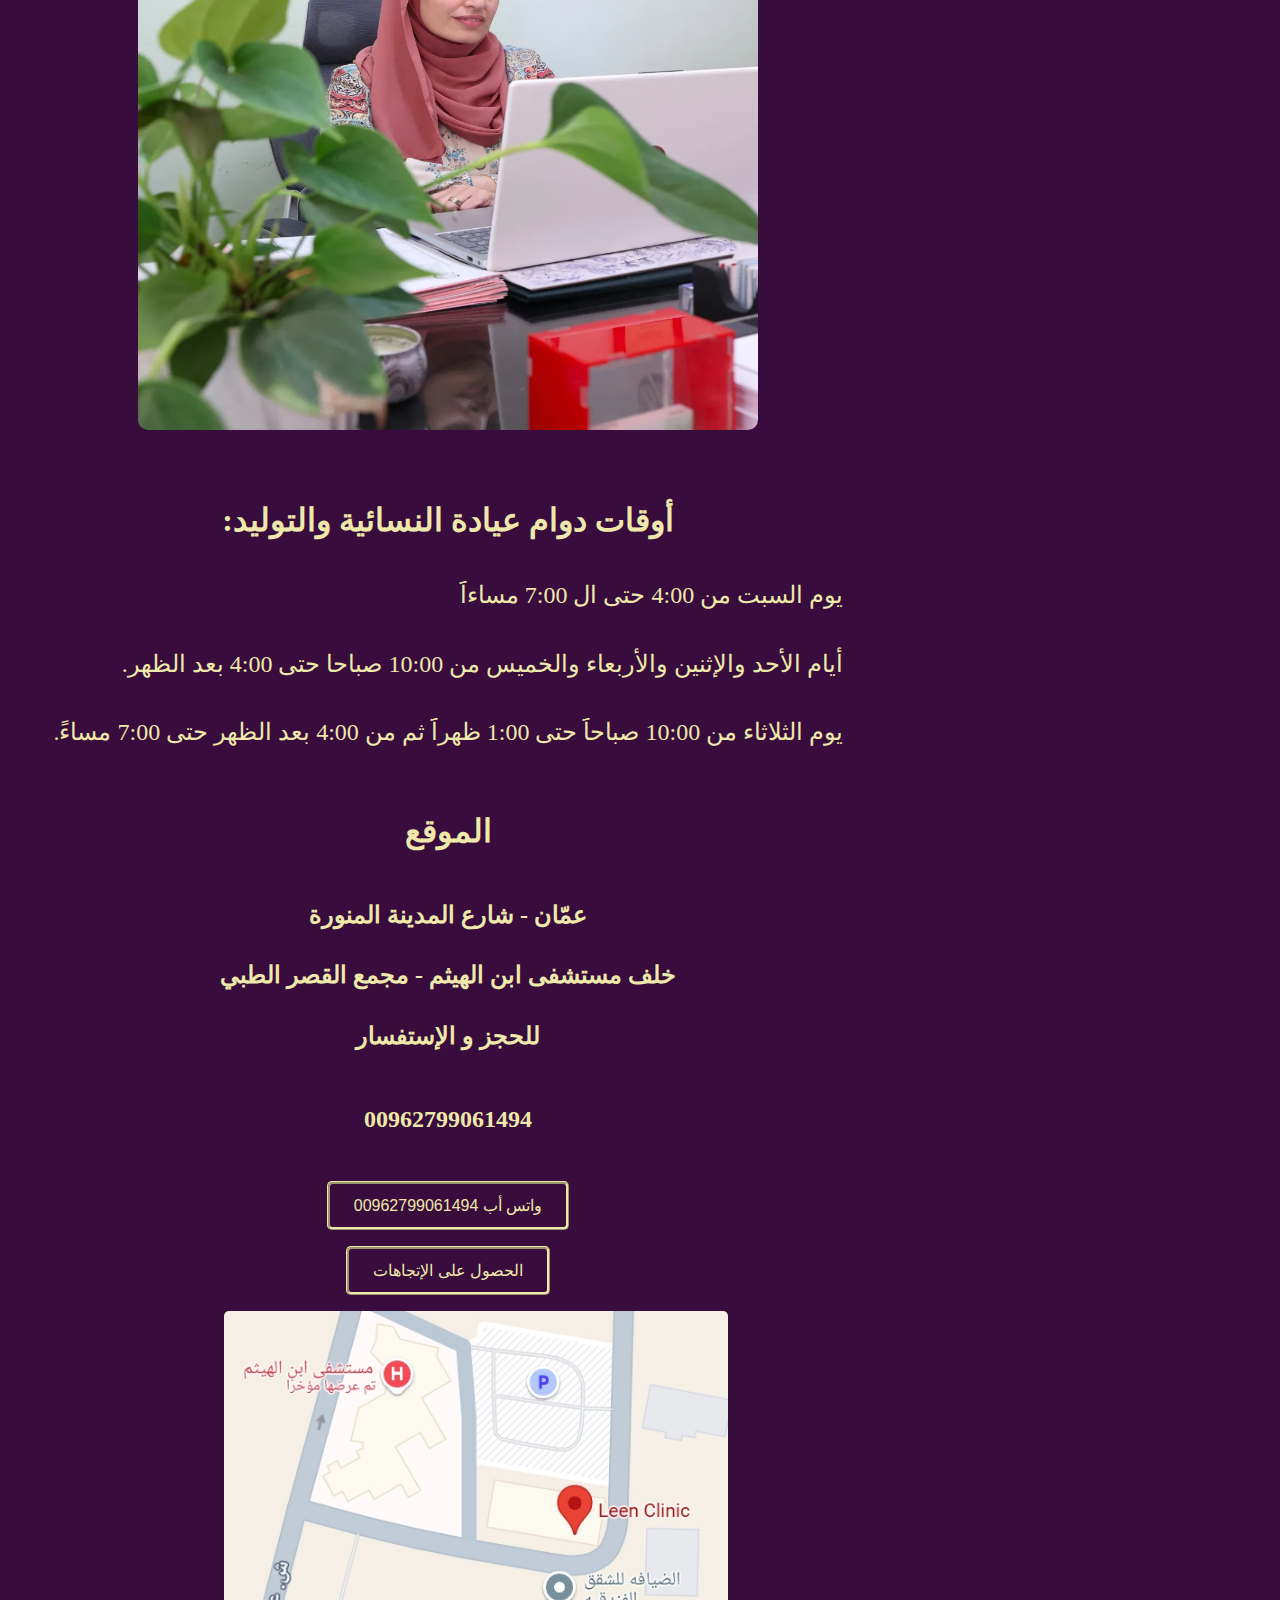
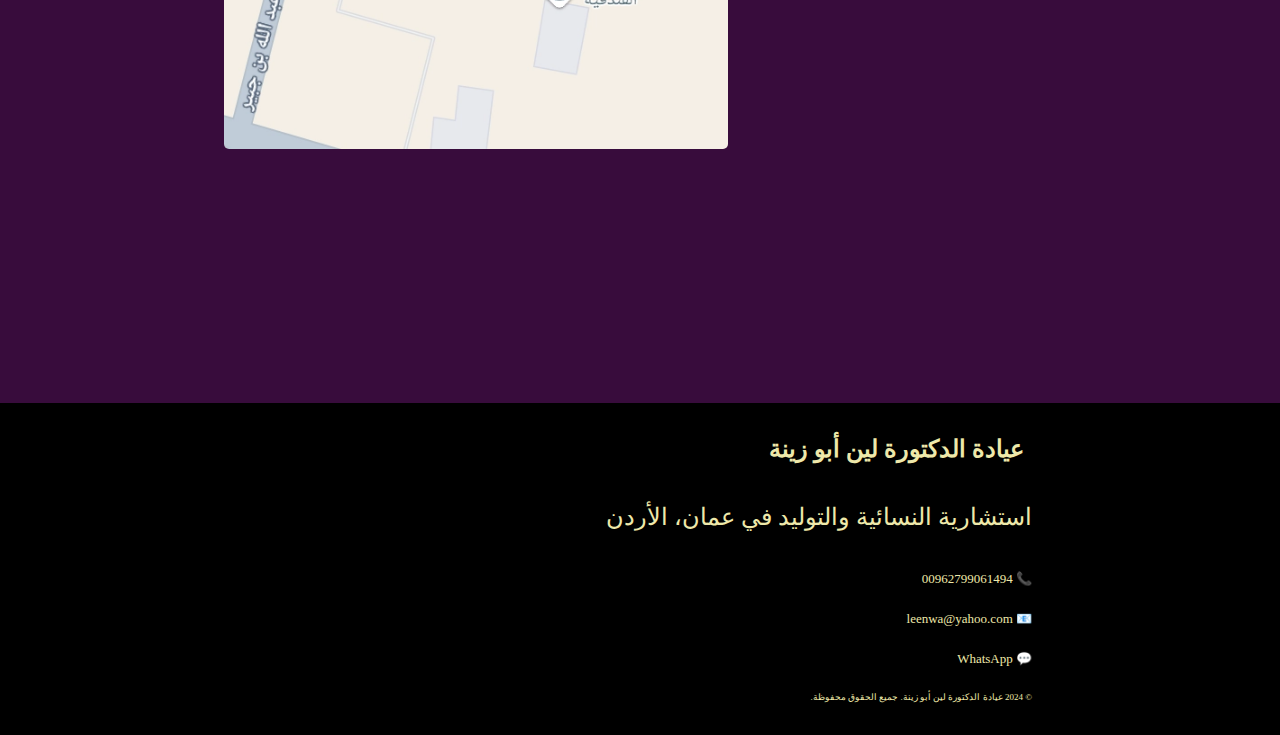
==== commit 5c786170: "ok" ====
--- a/index.html
+++ b/index.html
@@ -136,8 +136,8 @@
 </div>
 
 <section class="main2">
-<div class="main2a">
-<h2>  الموقع </h2>
+  <h2>  الموقع </h2>
+
 <h3>  عمّان - شارع المدينة المنورة </h3>
 <h3>   خلف مستشفى ابن الهيثم - مجمع القصر الطبي   </h3>
 <h3>   للحجز و الإستفسار   </h3>
@@ -148,12 +148,11 @@
 <button onclick="window.open('https://www.google.com/maps/dir//Leen+Clinic,+Al+Juhair+street,+%D8%B9%D9%85%D9%91%D8%A7%D9%86%E2%80%AD/@31.9966592,35.8744695,18z/data=!4m8!4m7!1m0!1m5!1m1!1s0x151ca18df37f04c7:0xb01e06c40f8197ca!2m2!1d35.8738672!2d31.9966371?hl=ar&entry=ttu&g_ep=EgoyMDI0MTExMy4xIKXMDSoASAFQAw%3D%3D','_blank')">
   الحصول على الإتجاهات
 </button>
-</div>
-<div class="main2b">
+
  <a href="https://www.google.com/maps/place/Leen+Clinic/@31.9966592,35.8744695,18z/data=!4m6!3m5!1s0x151ca18df37f04c7:0xb01e06c40f8197ca!8m2!3d31.9966371!4d35.8738672!16s%2Fg%2F11q4g38w8c?hl=ar&entry=ttu&g_ep=EgoyMDI0MTExMy4xIKXMDSoASAFQAw%3D%3D" target="_blank">
   <img src="images/خارطة موقع عيادة الدكتورة لين صغير.webp" alt="  Dr. Leen Clinic Map location, Consultant Gynecologist  ">
 </a>
-</div>
+
 </section>
 
   
--- a/style.css
+++ b/style.css
@@ -123,7 +123,10 @@
 }
 
 .hero-image {
-  width: 95%;
+  aspect-ratio: 1600 / 1066;
+  max-width: 90%;
+  height: auto;
+  object-fit: contain;
   border-style:ridge;
   border-width: 7px;
 }
@@ -139,30 +142,27 @@
 
 /* Ensure Images and Content Adjust Well */
 .main1 img {
-  max-width: 100%;
+  aspect-ratio: 1080 / 1350;
+  max-width: 80%;
   height: auto;
+  object-fit: contain;
   border-radius: 10px;
 }
 
 .main2 {
   display: flex;
+  flex-direction: column;
   justify-content: space-between;
   align-items: center;
 }
 
-.main2a {
-  display: flex;
-  flex-direction: column;
-  align-items: center;
-}
-
-.main2a h3{
-text-align: center;
-}
-
-
-.main2b img {
-  width: 90%;
+
+.main2 img {
+  aspect-ratio: 559 / 487;
+  max-width: 90%;
+  height: auto;
+  object-fit: contain;
+  border-radius: 5px;
 }
 
 button {
